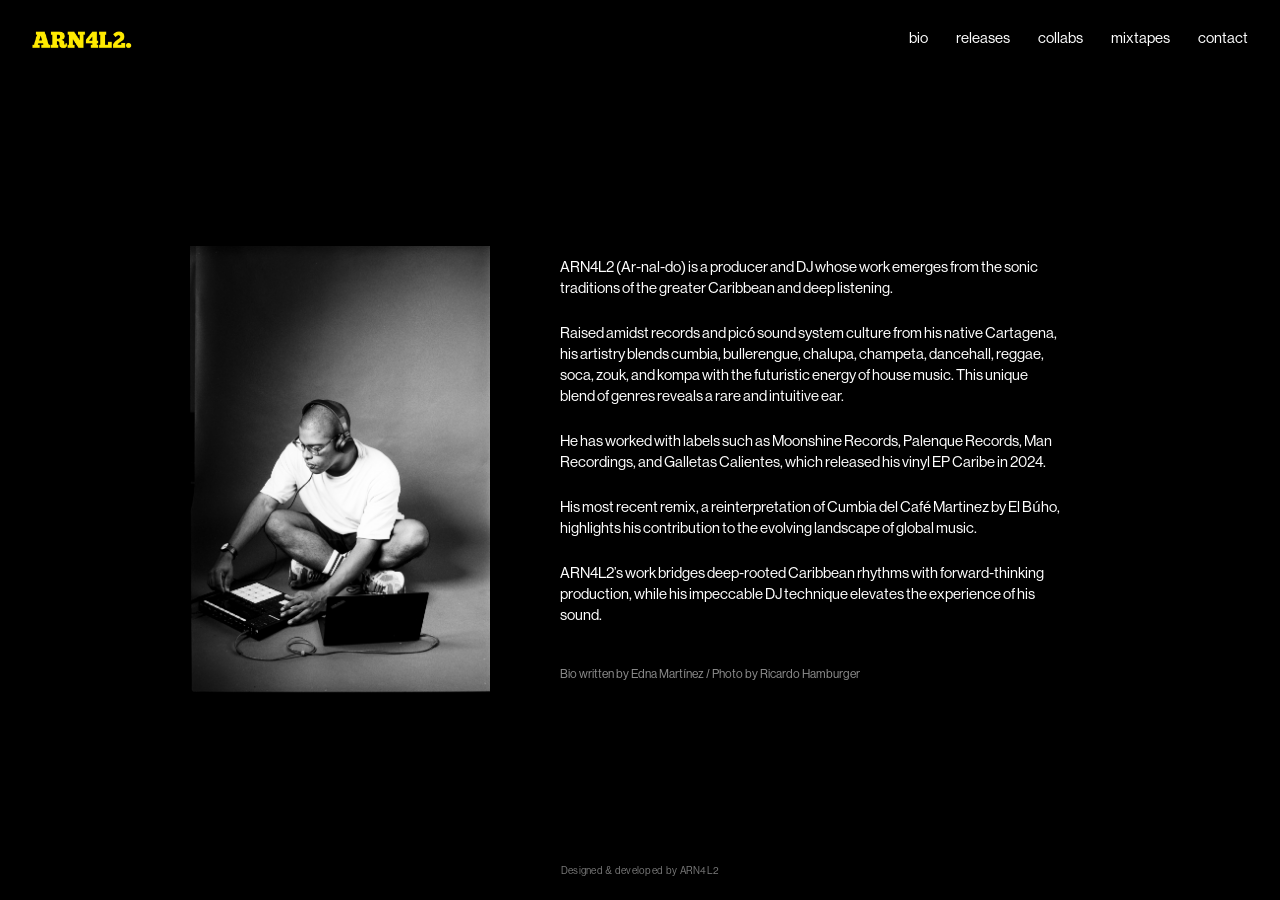
==== bio.html @ e7043df6 "Initial website upload" ====
<!DOCTYPE html>
<html lang="en">

<head>
    <meta charset="UTF-8">
    <meta name="viewport" content="width=device-width, initial-scale=1.0">

    <title>ARN4L2 — bio</title>

    <link rel="stylesheet" href="css/style.css">
</head>

<body>

    <header class="navigation">

        <a href="index.html" class="logo">
    <img src="images/logo.png" alt="ARN4L2">
</a>

        <nav class="menu">
            <a href="bio.html">bio</a>
            <a href="releases.html">releases</a>
            <a href="collabs.html">collabs</a>
            <a href="mixtapes.html">mixtapes</a>
            <a href="contact.html">contact</a>
        </nav>

    </header>


    <main class="bio-page">

        <div class="bio-container">

            <div class="bio-image">
                <img src="images/bio.jpg" alt="ARN4L2">
            </div>

            <div class="bio-text">

                <p>
                    ARN4L2 (Ar-nal-do) is a producer and DJ whose work emerges
                    from the sonic traditions of the greater Caribbean and deep listening.
                </p>

                <p>
                    Raised amidst records and picó sound system culture from his native
                    Cartagena, his artistry blends cumbia, bullerengue, chalupa, champeta,
                    dancehall, reggae, soca, zouk, and kompa with the futuristic energy of
                    house music. This unique blend of genres reveals a rare and intuitive ear.
                </p>

                <p>
                    He has worked with labels such as Moonshine Records, Palenque Records,
                    Man Recordings, and Galletas Calientes, which released his vinyl EP
                    Caribe in 2024.
                </p>

                <p>
                    His most recent remix, a reinterpretation of Cumbia del Café Martinez
                    by El Búho, highlights his contribution to the evolving landscape of
                    global music.
                </p>

                <p>
                    ARN4L2’s work bridges deep-rooted Caribbean rhythms with forward-thinking
                    production, while his impeccable DJ technique elevates the experience
                    of his sound.
                </p>


                <div class="bio-credit">
                    Bio written by Edna Martínez / Photo by Ricardo Hamburger
                </div>


            </div>

        </div>

    </main>
<footer class="site-credit">
    Designed &amp; developed by ARN4L2
</footer>

</body>
</html>
---- css/style.css ----
/* ========================================
   1. FONT
======================================== */

@font-face {
    font-family: "Neue Haas Grotesk Display";
    src: url("../fonts/NeueHaasGrotDisp.otf") format("opentype");
    font-weight: 400;
    font-style: normal;
    font-display: swap;
}


/* ========================================
   2. RESET & GLOBAL
======================================== */

* {
    margin: 0;
    padding: 0;
    box-sizing: border-box;
}

body {
    min-height: 100vh;
    background: #000;
    color: #fff;
    font-family: "Neue Haas Grotesk Display", Helvetica, Arial, sans-serif;
    font-weight: 400;
}


/* ========================================
   3. NAVIGATION
======================================== */

.navigation {
    position: fixed;
    top: 0;
    left: 0;
    z-index: 1000;

    display: flex;
    align-items: center;
    justify-content: space-between;

    width: 100%;
    padding: 28px 32px;
    background: #000;
}

.navigation .logo {
    display: inline-flex;
    align-items: center;
    flex-shrink: 0;

    color: #fff;
    font-size: 15px;
    line-height: 1;
    text-decoration: none;

    transition: opacity 0.25s ease;
}

.navigation .logo:hover {
    opacity: 0.5;
}

.navigation .logo img {
    display: block;
    width: 100px;
    height: auto;
    object-fit: contain;
}

.menu {
    display: flex;
    align-items: center;
    justify-content: flex-end;
    gap: 28px;
}

.menu a {
    position: relative;
    display: inline-block;

    color: #fff;
    font-size: 15px;
    line-height: 1.2;
    text-decoration: none;
    white-space: nowrap;

    transition: opacity 0.25s ease;
}

.menu a::after {
    content: "";
    position: absolute;
    left: 0;
    bottom: -6px;

    width: 0;
    height: 1px;
    background: #fff;

    transition: width 0.25s ease;
}

.menu a:hover::after {
    width: 100%;
}


/* ========================================
   4. HOME
======================================== */

.home {
    position: relative;
    isolation: isolate;
    overflow: hidden;

    display: flex;
    align-items: center;
    justify-content: center;

    min-height: 100vh;
    padding: 100px 32px;
}

.home::before {
    content: "";
    position: absolute;
    inset: 0;
    z-index: -1;

    background-image: url("../images/home-background.jpg");
    background-size: cover;
    background-position: center;
    background-repeat: no-repeat;
    opacity: 0.1;
}


/* ========================================
   5. SPOTIFY PLAYER
======================================== */

.spotify-player {
    width: 100%;
    max-width: 1000px;
    margin: 0 auto;
}

.spotify-player iframe {
    display: block;
    width: 100%;
    height: 480px;
    border: none;
    border-radius: 12px;
}


/* ========================================
   6. BIO PAGE
======================================== */

.bio-page {
    display: flex;
    align-items: center;
    justify-content: center;

    min-height: 100vh;
    padding: 120px 40px 80px;
}

.bio-container {
    display: grid;
    grid-template-columns: 300px minmax(0, 1fr);
    align-items: center;
    gap: 70px;

    width: 100%;
    max-width: 900px;
}

.bio-image {
    width: 300px;
}

.bio-image img {
    display: block;
    width: 100%;
    height: auto;
    object-fit: contain;
}

.bio-text {
    max-width: 500px;
    font-size: 15px;
    line-height: 1.4;
}

.bio-text p {
    margin-bottom: 24px;
}

.bio-text p:last-child {
    margin-bottom: 0;
}

.bio-credit {
    margin-top: 40px;
    font-size: 12px;
    line-height: 1.4;
    opacity: 0.55;
}


/* ========================================
   7. RELEASES PAGE
======================================== */

.releases-page {
    min-height: 100vh;
    padding: 115px 40px 80px;
}

.releases-list {
    display: grid;
    grid-template-columns: repeat(2, minmax(0, 1fr));
    align-items: start;
    column-gap: 36px;
    row-gap: 50px;

    width: 100%;
    max-width: 1100px;
    margin: 0 auto;
}

.release {
    display: flex;
    flex-direction: column;
    align-items: stretch;
    gap: 12px;

    min-width: 0;
    padding: 0;
    border: none;
}

.release-player {
    width: 100%;
    min-width: 0;
    overflow: visible;
}

.release-player iframe {
    display: block;
    width: 100%;
    min-width: 0;
    height: 520px;
    border: none;
    background: #000;
}

.release-info {
    min-width: 0;
}

.release-info h2 {
    margin-bottom: 6px;
    font-size: 15px;
    font-weight: 400;
    line-height: 1.4;
}

.release-info p {
    margin-bottom: 4px;
    font-size: 12px;
    line-height: 1.5;
    opacity: 0.6;
}

.release-info p:last-child {
    margin-bottom: 0;
}


/* ========================================
   8. COLLABS PAGE
======================================== */

.collabs-page {
    min-height: 100vh;
    padding: 115px 40px 80px;
}

.collabs-list {
    width: 100%;
    max-width: 700px;
    margin: 0 auto;
}

.collab {
    display: block;
    width: 100%;
    margin: 0;
    padding: 24px 0;
    border: none;
}

.collab-info {
    min-width: 0;
}

.collab-role {
    margin-bottom: 8px;
    font-size: 12px;
    line-height: 1.5;
    opacity: 0.6;
}

.collab-info h2 {
    margin-bottom: 8px;
    font-size: 15px;
    font-weight: 400;
    line-height: 1.4;
}

.collab-info h2 a {
    color: inherit;
    text-decoration: none;
}

.collab-info h2 a:hover {
    opacity: 0.6;
}

.collab-details {
    margin-bottom: 5px;
    font-size: 12px;
    line-height: 1.5;
    opacity: 0.6;
}

.collab-details:last-child {
    margin-bottom: 0;
}


/* ========================================
   9. LEGACY CONTACT CLASSES
======================================== */

.contact-page {
    display: flex;
    align-items: center;
    justify-content: center;

    min-height: 100vh;
    padding: 120px 25px 60px;
}

.contact-content {
    width: 100%;
    max-width: 500px;
    text-align: center;
}

.contact-heading {
    margin-bottom: 12px;
    font-size: 13px;
    line-height: 1.5;
    opacity: 0.6;
}

.contact-email {
    display: inline-block;
    color: inherit;
    font-size: 15px;
    font-weight: 400;
    text-decoration: none;
}

.contact-email:hover {
    opacity: 0.6;
}

.contact-links {
    display: flex;
    justify-content: center;
    flex-wrap: wrap;
    gap: 24px;
    margin-top: 45px;
}

.contact-links a {
    color: inherit;
    font-size: 12px;
    text-decoration: none;
    opacity: 0.6;
    transition: opacity 0.2s ease;
}

.contact-links a:hover {
    opacity: 1;
}


/* ========================================
   10. CONTACT — EDITORIAL LAYOUT
======================================== */

.contact-editorial {
    display: grid;
    grid-template-columns: 1.5fr 0.7fr;
    align-items: center;
    column-gap: 80px;

    width: calc(100% - 100px);
    max-width: 1000px;
    min-height: 100vh;
    margin: 0 auto;
    padding: 140px 0 80px;
}

.contact-left {
    justify-self: center;
}

.contact-left h1 {
    margin: 0 0 28px;
    font-size: clamp(26px, 3vw, 42px);
    font-weight: 400;
    line-height: 1.08;
    letter-spacing: -0.045em;
}

.contact-editorial .contact-email {
    display: inline-block;
    color: #aaa;
    font-size: 24px;
    text-decoration: none;
    transition: color 0.2s ease;
}

.contact-editorial .contact-email span {
    margin-left: 4px;
}

.contact-editorial .contact-email:hover {
    color: #fff;
    opacity: 1;
}

/* Social links: vertical list, no arrows or dividers */

.contact-editorial .contact-right {
    display: flex;
    flex-direction: column;
    align-items: flex-start;
    justify-self: center;

    width: 100%;
    max-width: 260px;
}

.contact-editorial .contact-right a,
.contact-editorial .contact-right a:visited,
.contact-editorial .contact-right a:active {
    display: block;
    width: fit-content;
    margin: 0 0 12px;
    padding: 0;
    border: none;

    color: #fff;
    font-size: 15px;
    text-decoration: none;

    transition: color 0.2s ease;
}

.contact-editorial .contact-right a span {
    display: none;
}

.contact-editorial .contact-right a:hover {
    color: #999;
}


/* ========================================
   11. MIXTAPES PAGE
======================================== */

.mixtapes-page {
    width: min(calc(100% - 80px), 1100px);
    margin: 0 auto;
    padding-top: 145px;
    padding-bottom: 100px;
}

.mixtapes-list {
    display: grid;
    grid-template-columns: repeat(3, minmax(0, 1fr));
    column-gap: 24px;
    row-gap: 30px;
}

.mixtape {
    min-width: 0;
}

.mixtape-player {
    width: 100%;
    line-height: 0;
}

.mixtape-player iframe {
    display: block;
    width: 100%;
    height: 120px;
    border: 0;
}

.mixtape-info {
    margin-top: 3px;
}

.mixtape-info h2 {
    min-height: 0;
    margin: 0;
    font-size: 16px;
    font-weight: 400;
    line-height: 1.7;
}

.mixtape-tags {
    display: flex;
    flex-wrap: wrap;
    gap: 0 8px;

    margin-top: 0;
    color: #999;
    font-size: 11px;
    line-height: 1.15;
}

.mixtape-tags span {
    display: inline-block;
    margin: 0;
    padding: 0;
}


/* ========================================
   12. SITE CREDIT
======================================== */

.site-credit {
    width: 100%;
    margin-top: -40px;
    padding: 5px 20px;

    color: #777;
    font-size: 10px;
    font-weight: 400;
    letter-spacing: 0.3px;
    text-align: center;
}

body:has(.contact-editorial) .site-credit {
    margin-top: 0;
}


/* ========================================
   13. TABLET
======================================== */

@media (max-width: 800px) {

    .navigation {
        padding: 24px 25px;
    }

    .menu {
        gap: 16px;
    }

    .menu a {
        font-size: 14px;
    }

    .releases-page {
        padding: 110px 25px 60px;
    }

    .releases-list {
        column-gap: 22px;
        row-gap: 40px;
    }

    .collabs-page {
        padding: 110px 25px 60px;
    }

    .mixtapes-page {
        width: calc(100% - 48px);
        padding-top: 125px;
        padding-bottom: 80px;
    }

    .mixtapes-list {
        grid-template-columns: repeat(2, minmax(0, 1fr));
        column-gap: 20px;
        row-gap: 28px;
    }

    .contact-editorial {
        width: calc(100% - 60px);
        grid-template-columns: 1.2fr 0.8fr;
        column-gap: 40px;
    }

    .contact-editorial .contact-left h1 {
        font-size: clamp(26px, 3vw, 42px);
    }
}


/* ========================================
   14. MOBILE
======================================== */

@media (max-width: 600px) {

    .navigation {
        align-items: flex-start;
        flex-wrap: wrap;
        gap: 20px;
        padding: 20px;
    }

    .navigation .logo img {
        width: 85px;
    }

    .menu {
        justify-content: flex-start;
        flex-wrap: wrap;
        gap: 14px;
    }

    .menu a {
        font-size: 13px;
    }

    /* Home */

    .home {
        padding: 110px 20px 50px;
    }

    .spotify-player iframe {
        height: 420px;
    }

    /* Bio */

    .bio-page {
        padding: 120px 20px 50px;
    }

    .bio-container {
        grid-template-columns: minmax(0, 1fr);
        gap: 28px;
    }

    .bio-image {
        width: 100%;
        max-width: 300px;
    }

    .bio-text {
        font-size: 15px;
    }

    /* Releases */

    .releases-page {
        padding: 120px 20px 50px;
    }

    .releases-list {
        grid-template-columns: minmax(0, 1fr);
        max-width: 420px;
        column-gap: 0;
        row-gap: 38px;
    }

    .release {
        gap: 9px;
    }

    .release-info h2 {
        font-size: 14px;
    }

    .release-info p {
        font-size: 11px;
    }

    /* Collabs */

    .collabs-page {
        padding: 110px 20px 50px;
    }

    .collab {
        padding: 22px 0;
    }

    .collab-info h2 {
        font-size: 14px;
    }

    /* Legacy contact */

    .contact-page {
        padding: 110px 20px 50px;
    }

    .contact-email {
        font-size: 14px;
    }

    .contact-links {
        gap: 20px;
        margin-top: 35px;
    }

    /* Editorial contact */

    .contact-editorial {
        grid-template-columns: minmax(0, 1fr);
        row-gap: 45px;

        width: calc(100% - 36px);
        min-height: 100vh;
        padding: 120px 0 70px;
    }

    .contact-editorial .contact-left {
        justify-self: start;
    }

    .contact-editorial .contact-left h1 {
        font-size: clamp(28px, 7vw, 38px);
    }

    .contact-editorial .contact-email {
        font-size: 15px;
    }

    .contact-editorial .contact-right {
        justify-self: start;
        width: 100%;
        max-width: none;
    }

    .contact-editorial .contact-right a {
        font-size: 14px;
    }

    /* Mixtapes */

    .mixtapes-page {
        width: calc(100% - 36px);
        padding-top: 110px;
        padding-bottom: 60px;
    }

    .mixtapes-list {
        grid-template-columns: minmax(0, 1fr);
        row-gap: 25px;
    }

    .mixtape-info h2 {
        font-size: 15px;
    }
}
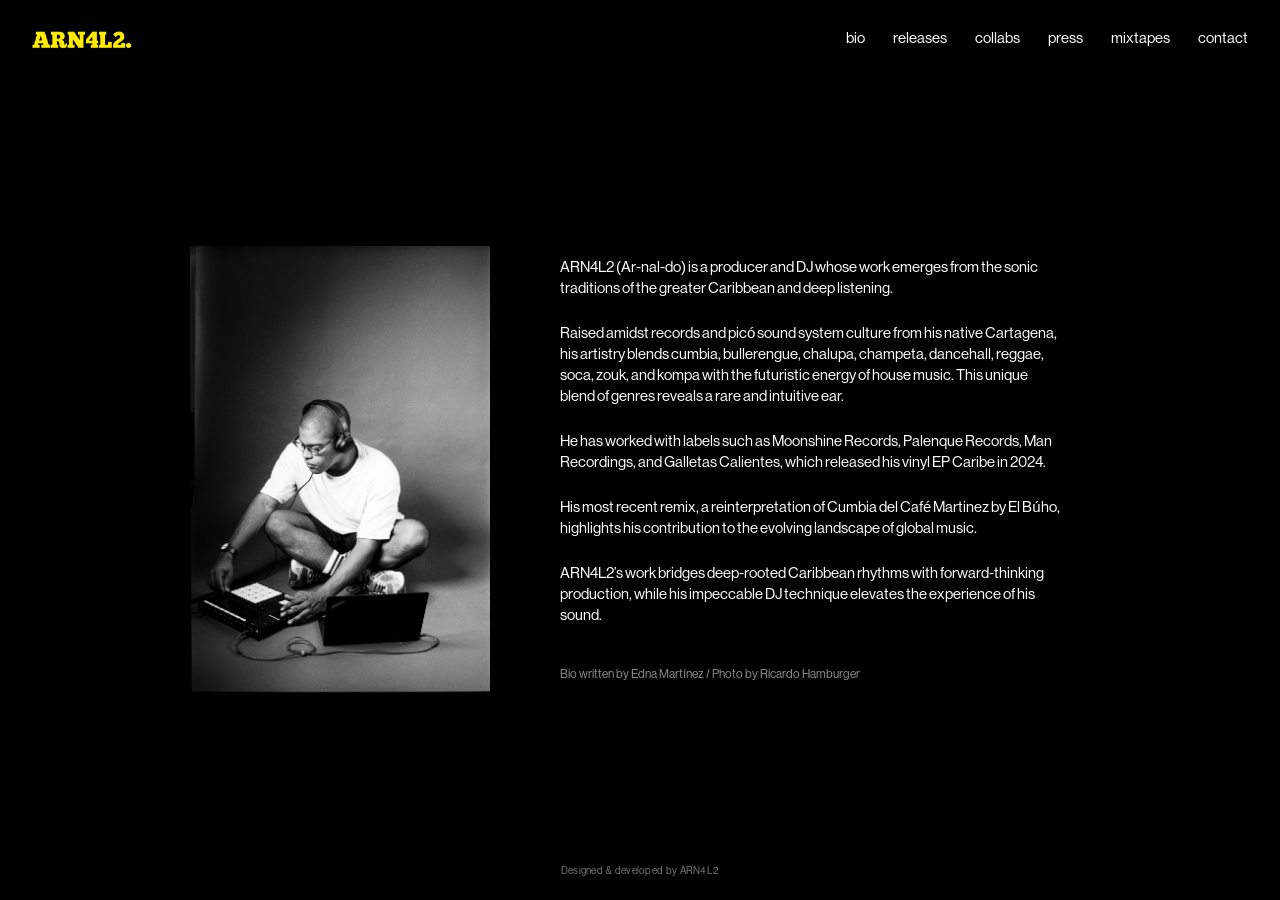
==== commit 5b4b0d43: "Add press page and update navigation" ====
--- a/bio.html
+++ b/bio.html
@@ -1,3 +1,4 @@
+
 <!DOCTYPE html>
 <html lang="en">
 
@@ -5,8 +6,13 @@
     <meta charset="UTF-8">
     <meta name="viewport" content="width=device-width, initial-scale=1.0">
 
-    <title>ARN4L2 — bio</title>
+    <title>ARN4L2 — DJ &amp; Music Producer from Cartagena, Colombia</title>
 
+    <meta name="description" content="Discover ARN4L2, a DJ and music producer from Cartagena, Colombia, blending Caribbean musical traditions, picó sound system culture and forward-thinking club music.">
+
+    <link rel="canonical" href="https://arn4l2.com/bio.html">
+
+    <link rel="icon" type="image/png" href="images/logo.png">
     <link rel="stylesheet" href="css/style.css">
 </head>
 
@@ -15,19 +21,19 @@
     <header class="navigation">
 
         <a href="index.html" class="logo">
-    <img src="images/logo.png" alt="ARN4L2">
-</a>
+            <img src="images/logo.png" alt="ARN4L2">
+        </a>
 
         <nav class="menu">
             <a href="bio.html">bio</a>
             <a href="releases.html">releases</a>
             <a href="collabs.html">collabs</a>
+            <a href="press.html">press</a>
             <a href="mixtapes.html">mixtapes</a>
             <a href="contact.html">contact</a>
         </nav>
 
     </header>
-
 
     <main class="bio-page">
 
@@ -69,20 +75,19 @@
                     of his sound.
                 </p>
 
-
                 <div class="bio-credit">
                     Bio written by Edna Martínez / Photo by Ricardo Hamburger
                 </div>
-
 
             </div>
 
         </div>
 
     </main>
-<footer class="site-credit">
-    Designed &amp; developed by ARN4L2
-</footer>
+
+    <footer class="site-credit">
+        Designed &amp; developed by ARN4L2
+    </footer>
 
 </body>
-</html>+</html>
--- a/css/style.css
+++ b/css/style.css
@@ -122,11 +122,12 @@
     overflow: hidden;
 
     display: flex;
+    flex-direction: column;
     align-items: center;
-    justify-content: center;
+    justify-content: flex-start;
 
     min-height: 100vh;
-    padding: 100px 32px;
+    padding: 115px 32px 65px;
 }
 
 .home::before {
@@ -142,21 +143,57 @@
     opacity: 0.1;
 }
 
+/* Artist introduction */
+
+.home-intro {
+    position: relative;
+    z-index: 1;
+
+    width: 100%;
+    text-align: center;
+    margin: 25px auto 28px;
+}
+
+.home-logo {
+    display: block;
+    width: 190px;
+    max-width: 60%;
+    height: auto;
+    margin: 0 auto 14px;
+}
+
+.home-role {
+    margin: 0;
+    font-family: inherit;
+    font-size: 14px;
+    font-weight: 400;
+    letter-spacing: 0.08em;
+}
+
+.home-location {
+    margin: 7px 0 0;
+    font-size: 12px;
+    opacity: 0.65;
+}
+
 
 /* ========================================
    5. SPOTIFY PLAYER
 ======================================== */
 
 .spotify-player {
-    width: 100%;
-    max-width: 1000px;
+    position: relative;
+    z-index: 1;
+
+    width: 100%;
+    max-width: 420px;
     margin: 0 auto;
 }
 
 .spotify-player iframe {
     display: block;
     width: 100%;
-    height: 480px;
+    height: 380px;
     border: none;
     border-radius: 12px;
 }
@@ -432,7 +469,7 @@
 
 .contact-left h1 {
     margin: 0 0 28px;
-    font-size: clamp(26px, 3vw, 42px);
+    font-size: clamp(22px, 2.4vw, 32px);
     font-weight: 400;
     line-height: 1.08;
     letter-spacing: -0.045em;
@@ -455,7 +492,7 @@
     opacity: 1;
 }
 
-/* Social links: vertical list, no arrows or dividers */
+/* Social links */
 
 .contact-editorial .contact-right {
     display: flex;
@@ -665,8 +702,32 @@
         padding: 110px 20px 50px;
     }
 
+    .home-intro {
+        margin: 25px auto 22px;
+    }
+
+    .home-logo {
+        width: 155px;
+        max-width: 65%;
+        margin-bottom: 12px;
+    }
+
+    .home-role {
+        font-family: inherit;
+        font-size: 13px;
+    }
+
+    .home-location {
+        font-size: 12px;
+    }
+
+    .spotify-player {
+        width: 100%;
+        max-width: 360px;
+    }
+
     .spotify-player iframe {
-        height: 420px;
+        height: 380px;
     }
 
     /* Bio */
